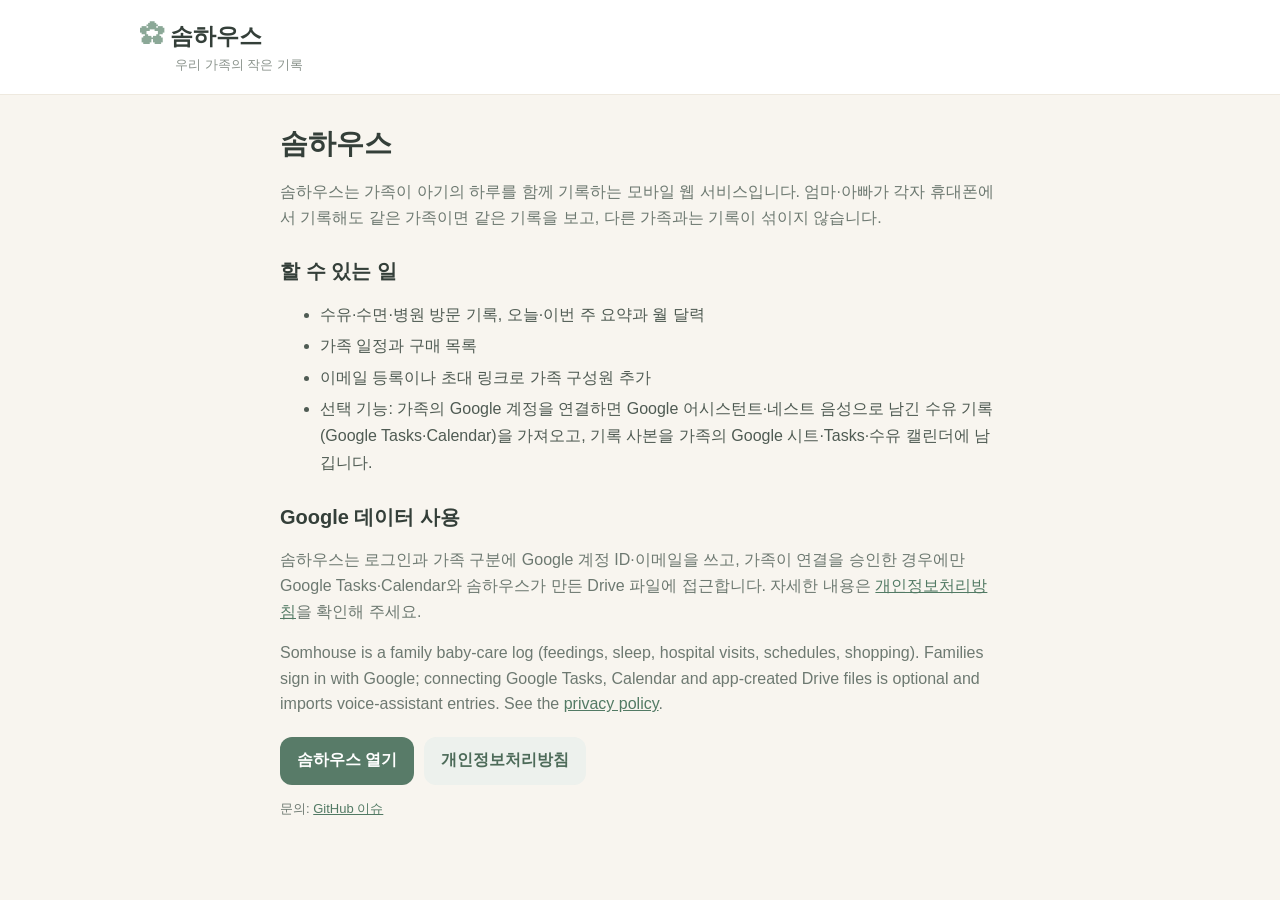
==== about.html @ fcd375b8 "Add a homepage and privacy policy for publishing the Google sign-in app - about.html introduces Somh" ====
<!doctype html>
<html lang="ko">
<head><meta charset="utf-8"><meta name="viewport" content="width=device-width,initial-scale=1"><title>솜하우스 소개</title><link rel="stylesheet" href="style.css?v=policy-20261120"></head>
<body>
<header><div><span class="logo">✿</span> <strong>솜하우스</strong><small>우리 가족의 작은 기록</small></div></header>
<main class="policy">
<h1>솜하우스</h1>
<p>솜하우스는 가족이 아기의 하루를 함께 기록하는 모바일 웹 서비스입니다. 엄마·아빠가 각자 휴대폰에서 기록해도 같은 가족이면 같은 기록을 보고, 다른 가족과는 기록이 섞이지 않습니다.</p>
<h2>할 수 있는 일</h2>
<ul>
<li>수유·수면·병원 방문 기록, 오늘·이번 주 요약과 월 달력</li>
<li>가족 일정과 구매 목록</li>
<li>이메일 등록이나 초대 링크로 가족 구성원 추가</li>
<li>선택 기능: 가족의 Google 계정을 연결하면 Google 어시스턴트·네스트 음성으로 남긴 수유 기록(Google Tasks·Calendar)을 가져오고, 기록 사본을 가족의 Google 시트·Tasks·수유 캘린더에 남깁니다.</li>
</ul>
<h2>Google 데이터 사용</h2>
<p>솜하우스는 로그인과 가족 구분에 Google 계정 ID·이메일을 쓰고, 가족이 연결을 승인한 경우에만 Google Tasks·Calendar와 솜하우스가 만든 Drive 파일에 접근합니다. 자세한 내용은 <a href="privacy.html">개인정보처리방침</a>을 확인해 주세요.</p>
<p lang="en">Somhouse is a family baby-care log (feedings, sleep, hospital visits, schedules, shopping). Families sign in with Google; connecting Google Tasks, Calendar and app-created Drive files is optional and imports voice-assistant entries. See the <a href="privacy.html">privacy policy</a>.</p>
<div class="actions" style="justify-content:flex-start"><a class="button" href="./">솜하우스 열기</a><a class="button secondary" href="privacy.html">개인정보처리방침</a></div>
<p class="caption">문의: <a href="https://github.com/SsOoMmProject/somhouse/issues" target="_blank" rel="noopener noreferrer">GitHub 이슈</a></p>
</main>
</body></html>
---- style.css ----
:root{font-family:-apple-system,BlinkMacSystemFont,'Apple SD Gothic Neo',sans-serif;color:#343f39;background:#f8f5ef;font-size:16px}*{box-sizing:border-box}body{margin:0}header{background:#fff;padding:20px max(20px,calc((100% - 1000px)/2));border-bottom:1px solid #eee9df}header strong{font-size:23px}header small{display:block;color:#89928b;margin:4px 0 0 35px}.logo{color:#8ba897;font-size:26px}main{max-width:1040px;margin:auto;padding:20px}nav{display:flex;gap:8px;overflow-x:auto;padding-bottom:12px}button,.button{border:0;background:#587b68;color:white;border-radius:12px;padding:13px 17px;font:inherit;font-weight:600;cursor:pointer;min-height:48px;display:inline-flex;align-items:center;justify-content:center;white-space:nowrap}nav button{background:#edece5;color:#58665c}nav button.active{background:#587b68;color:white}.secondary{background:#edf1ed;color:#4d6b59}.plain{background:none;color:#536158;padding:8px}h1{font-size:28px;margin:10px 0}h2{font-size:20px;margin:0 0 14px}p{line-height:1.6;color:#6d7971}.intro{margin-bottom:24px}.heading{display:flex;align-items:center;justify-content:space-between;gap:12px;margin:22px 0 14px}.heading h2{margin:0}.grid{display:grid;grid-template-columns:repeat(auto-fit,minmax(250px,1fr));gap:14px}.card,aside,.item{background:white;border:1px solid #e9e9e0;border-radius:18px;padding:20px}.card{min-height:150px}.item{margin-bottom:10px}.item strong{font-size:18px}.item p{margin:7px 0;white-space:pre-wrap;overflow-wrap:anywhere}.item .actions{justify-content:flex-start;margin-top:10px;flex-wrap:wrap}.item button,.item a{min-height:40px;padding:8px 12px;font-size:14px}.empty{color:#89928b}.badge{font-size:13px;color:#62816d;background:#edf4ee;padding:5px 9px;border-radius:30px}aside{margin:35px 0 80px;background:#f0f3ed}aside p{font-size:14px}dialog{border:0;border-radius:20px;padding:24px;width:min(94%,520px);max-height:90vh}dialog::backdrop{background:#25372b80}.formhead{display:flex;justify-content:space-between;align-items:center}label.field{display:block;font-weight:600;margin:15px 0}input,select,textarea{display:block;width:100%;border:1px solid #ccd6cd;border-radius:10px;padding:12px;margin-top:7px;font:inherit;background:white;color:#303a33;min-height:48px}textarea{min-height:90px}.actions{display:flex;justify-content:flex-end;gap:8px;margin-top:20px}a{color:#527a64} @media(max-width:600px){main{padding:16px}header{padding:16px}nav{position:sticky;top:0;background:#f8f5ef;z-index:2}h1{font-size:25px}.grid{grid-template-columns:1fr}.card{min-height:0}}
.storage-warning{background:#fff2e4;border:1px solid #b7783d;color:#573b23;border-radius:16px;padding:18px 20px;margin-bottom:20px}.storage-warning p{color:#654b36;margin:8px 0 0}

.quick{display:flex;gap:8px;flex-wrap:wrap;margin-bottom:14px}.heading .quick{margin:0}.daily{margin:20px 0;background:#f1f5ee}.summary-grid{display:grid;grid-template-columns:repeat(3,1fr);gap:20px}.summary-grid strong{font-size:22px;overflow-wrap:anywhere}.summary-grid p{font-size:14px;margin:8px 0}.caption{font-size:13px;line-height:1.7}.filters{display:flex;align-items:end;flex-wrap:wrap;gap:10px;padding:16px;background:#eeeee7;border-radius:14px;margin-bottom:20px}.filters label{flex:1;min-width:140px;font-size:14px;font-weight:600}.filters input,.filters select{min-height:44px}.item strong{overflow-wrap:anywhere}.heading{flex-wrap:wrap}button:disabled{opacity:.5;cursor:not-allowed}button:focus-visible,a:focus-visible,input:focus-visible,select:focus-visible{outline:3px solid #ac7657;outline-offset:3px}#notice.visible{position:fixed;bottom:15px;left:15px;right:15px;max-width:700px;margin:auto;padding:15px;background:#fff2e4;border:1px solid #b7783d;border-radius:12px;z-index:5}@media(max-width:600px){.summary-grid{grid-template-columns:1fr;gap:10px}.summary-grid>div{border-bottom:1px solid #dce4d8;padding-bottom:10px}.summary-grid strong{font-size:20px}.filters label{min-width:120px}}
.connection{margin:8px 0 22px;min-height:0}.connection .heading{margin:0}.connection h2{margin:0;font-size:18px}.connection form{max-width:480px}.connection [hidden]{display:none!important}.connection #connection-status{margin-bottom:0}.connection #connection-details{margin-top:18px}button:disabled{cursor:wait}.connection .quick{margin-top:16px}
[hidden]{display:none!important}
.account-actions{display:flex;flex-wrap:wrap;gap:8px}
#ai-fields{border:0;margin:0;padding:0;min-width:0}
#ai-result{margin-top:14px}
#ai-asked,#ai-answer{white-space:pre-wrap;overflow-wrap:anywhere}
#ai-answer{color:inherit}

.stats-period {margin-block: .75rem;}
.stats-period button[aria-pressed="true"] {outline: 2px solid currentColor; outline-offset: -2px;}
.stats-table {width: 100%; border-collapse: collapse; font-variant-numeric: tabular-nums;}
.stats-table th, .stats-table td {padding: .55rem .3rem; border-bottom: 1px solid #e7ddd2; text-align: left;}
.stats-table th:last-child, .stats-table td:last-child {width: 31%;}
.stats-bar {height: .65rem; background: #efe6dc; border-radius: .4rem; overflow: hidden;}
.stats-bar span {display: block; height: 100%; background: #815442; border-radius: inherit;}
.repeat{margin:6px 0 4px}.repeat h2{margin:0 0 10px}
#google-status details{margin-top:6px}#google-status summary{cursor:pointer;min-height:40px;display:flex;align-items:center;color:#536158}
.voice-help{margin:0 0 14px;font-size:14px;color:#536158}.voice-help summary{cursor:pointer;min-height:44px;display:flex;align-items:center;gap:6px;font-weight:600;list-style:none;padding:0 12px;border:1px solid #dfe6df;border-radius:12px;background:#fff}.voice-help summary::-webkit-details-marker{display:none}.voice-help summary::after{content:'▸';margin-left:auto}.voice-help[open] summary::after{content:'▾'}.voice-help summary .caption{font-weight:400}.voice-help ul{margin:4px 0 0;padding-left:20px;line-height:1.7}
.badge.warn{color:#8a5a2b;background:#fdf1e2}.confirm-box{margin:0 0 20px;min-height:0;background:#fff8ee;border-color:#ecd9bd}.confirm-row{border-top:1px solid #ecd9bd;padding:10px 0}.confirm-row p{margin:0 0 8px}.confirm-row .quick{margin:0}
.summary-cards{display:grid;grid-template-columns:repeat(2,1fr);gap:10px;margin:14px 0}.summary-card{background:#fff;border:1px solid #e9e9e0;border-radius:14px;padding:12px 14px}.summary-card p{margin:0 0 4px;font-size:14px;font-weight:600}.summary-card strong{font-size:17px}.cal-nav{display:flex;align-items:center;justify-content:space-between}.cal-nav h2{margin:0}.cal-nav button{font-size:24px;min-width:48px}.cal-grid{display:grid;grid-template-columns:repeat(7,1fr);gap:4px;margin-top:10px}.cal-head{text-align:center;font-size:12px;color:#89928b;padding:4px 0}.cal-head:first-child{color:#b5574b}.cal-day{display:flex;flex-direction:column;align-items:center;justify-content:flex-start;gap:1px;min-height:58px;padding:4px 2px;border-radius:10px;background:#f6f6f1;color:#343f39;font-size:11px;font-weight:500;white-space:normal}.cal-day.empty{background:none}.cal-day .num{font-size:13px;font-weight:700}.cal-day.has{background:#e3ede5}.cal-day.today{outline:2px solid #587b68}.cal-day.selected{background:#587b68;color:#fff}.cal-detail{margin-top:14px;border-top:1px solid #e9e9e0;padding-top:10px}.cal-detail h3{font-size:16px;margin:0 0 6px}.cal-detail p{margin:4px 0}@media(max-width:600px){.cal-day{min-height:52px;font-size:10px}}
.cal-day .mark{display:block;line-height:1.25;white-space:nowrap;overflow:hidden;text-overflow:ellipsis;max-width:100%}.cal-day.selected .mark{color:#fff}.legend{margin:6px 0 0}.cal-detail h4{margin:12px 0 4px;font-size:15px}.cal-detail .small{min-height:32px;padding:2px 8px;font-size:13px}.who{display:inline-block;font-size:12px;padding:2px 8px;border-radius:20px;background:#edf1ed;color:#4d6b59;vertical-align:middle}.who-엄마{background:#fbe9ef;color:#9a3f5f}.who-아빠{background:#e6eefb;color:#2f5a9a}.who-아기{background:#fff4d9;color:#8a6414}.latest{margin:4px 0 14px}.dashboard-calendar{margin-bottom:20px}
#dashboard .dashboard-calendar{margin:0 0 14px}.cal-day .mark.gcal{color:#2f5a9a}.cal-day.selected .mark.gcal{color:#fff}
.cal-day.red .num{color:#c0392b}.cal-day.selected.red .num{color:#fff}.cal-day .holiday{display:block;font-size:10px;color:#c0392b;line-height:1.2;white-space:nowrap;overflow:hidden;text-overflow:ellipsis;max-width:100%}.cal-day.selected .holiday{color:#fff}.holiday-name{color:#c0392b}.badge.gcal{background:#e6eefb;color:#2f5a9a}
.summary-card .sleep-line{display:block;font-size:14px;font-weight:600;color:#5a5f8a;margin-top:2px}.cal-day .mark.sleep{color:#5a5f8a}.cal-day.selected .mark.sleep{color:#fff}

.now-card{display:grid;grid-template-columns:1fr 1fr;gap:10px;margin:0 0 16px}.now-card>div{background:#fff;border:1px solid #e9e9e0;border-radius:16px;padding:14px}.now-card p{margin:0 0 4px;font-size:14px;font-weight:600}.now-card strong{display:block;font-size:22px;color:#2f4a3b}.now-card span{display:block;font-size:13px;color:#6d7971;margin-top:4px}.list-head{font-size:16px;margin:16px 0 10px}details.past{margin-top:16px}details.past summary{cursor:pointer;font-weight:600;color:#536158;padding:10px 0;min-height:44px}#dashboard .dashboard-calendar{margin-top:4px}
.now-card .sleep-toggle{margin-top:10px;width:100%;min-height:44px;padding:8px 10px;font-size:15px}.now-card .sleep-toggle.wake{background:#c9873b}

/* Review round 2 */
nav button{display:inline-flex;gap:6px}nav .ic{font-size:16px}
#connection.compact{padding:10px 14px;min-height:0;margin-bottom:12px}#connection.compact .heading{margin:0}#connection.compact h2{font-size:15px}#connection.compact .account-actions button{min-height:36px;padding:4px 8px;font-size:13px}#connection.compact #connection-status{font-size:13px;margin:2px 0 0;line-height:1.4}
.item.tappable{cursor:pointer;position:relative}.item.tappable:active{background:#f3f6f2}.item.done{opacity:.65}.item .done-toggle{float:right;min-height:40px;padding:6px 12px;font-size:14px;margin:0 0 6px 8px}
.badge.dday{background:#eef0e6;color:#5c6b3a;margin-left:4px}.badge.dday.soon{background:#fde7d6;color:#9a4f12}.badge.warn{background:#fdecd2;color:#8a5a10}
.day-group{margin-bottom:14px}.day-head{position:sticky;top:0;z-index:1;background:#f8f5ef;margin:0;padding:10px 2px;font-size:16px;display:flex;flex-wrap:wrap;gap:4px 10px;align-items:baseline}.day-head span{font-size:13px;font-weight:500;color:#6d7971}.more{width:100%}
.amount-row{display:flex;gap:8px;align-items:center;margin-top:7px}.amount-row input{margin:0;flex:1;text-align:center;font-size:20px;font-weight:700}.amount-row .unit{min-width:24px;font-weight:700;color:#4d6b59}.amount-row .step{min-width:64px;padding:8px}
.danger{background:#fbe9e7;color:#a2392b;margin-right:auto}
.confirm-box h3{font-size:16px;margin:14px 0 4px}.confirm-box h2{margin-bottom:6px}.section-head{font-size:18px;margin:22px 0 0}.summary-card .average{display:block;font-size:13px;color:#6d7971;margin-top:2px}
.google-footer{margin:18px 0 8px;font-size:14px;color:#536158}.google-footer summary{cursor:pointer;padding:8px 0;min-height:40px}.google-footer ul{padding-left:18px}
@media(max-width:600px){
 nav{position:fixed;top:auto;bottom:0;left:0;right:0;z-index:5;background:#fff;border-top:1px solid #e3e1d8;padding:4px 4px calc(4px + env(safe-area-inset-bottom));gap:2px;overflow:visible;justify-content:space-between}
 nav button{flex:1;flex-direction:column;gap:0;min-height:54px;padding:4px 0;font-size:12px;background:none;border-radius:10px}nav .ic{font-size:20px;line-height:1.2}nav button.active{background:#e7efe9;color:#2f4a3b}
 main{padding-bottom:96px}
}
.cal-grid{grid-template-columns:repeat(7,minmax(0,1fr))}.cal-day{min-width:0;overflow:hidden}
@media(max-width:600px){.cal-day .mark{font-size:9px;letter-spacing:-.3px}}

#google-login-box{margin:4px 0 12px}.google-login{width:100%;background:#fff;color:#2d3a33;border:1px solid #cfd6cf;font-size:17px}.google-login::before{content:"G";font-weight:800;color:#4285f4;margin-right:10px;font-size:19px}#password-login summary{cursor:pointer;color:#536158;padding:8px 0;min-height:40px}
#family-dialog h3{font-size:16px;margin:18px 0 6px}#family-dialog ul{list-style:none;padding:0;margin:0}#family-dialog li{display:flex;justify-content:space-between;align-items:center;gap:8px;padding:8px 0;border-bottom:1px solid #f0eee8;overflow-wrap:anywhere}#family-dialog li button{min-height:36px;padding:4px 10px;font-size:13px}#family-dialog form{display:flex;gap:8px;align-items:flex-end;margin-top:12px}#family-dialog form input{margin-top:0}.invite-link{display:flex;gap:8px;align-items:center;margin-top:8px}.invite-link input{margin-top:0;font-size:13px}
.policy{max-width:760px}.policy h2{margin:28px 0 8px}.policy li{line-height:1.7;color:#4f5b53;margin:4px 0}.policy .actions{gap:10px;flex-wrap:wrap}.policy .button{text-decoration:none}.legal-links{font-size:13px;margin-top:6px}
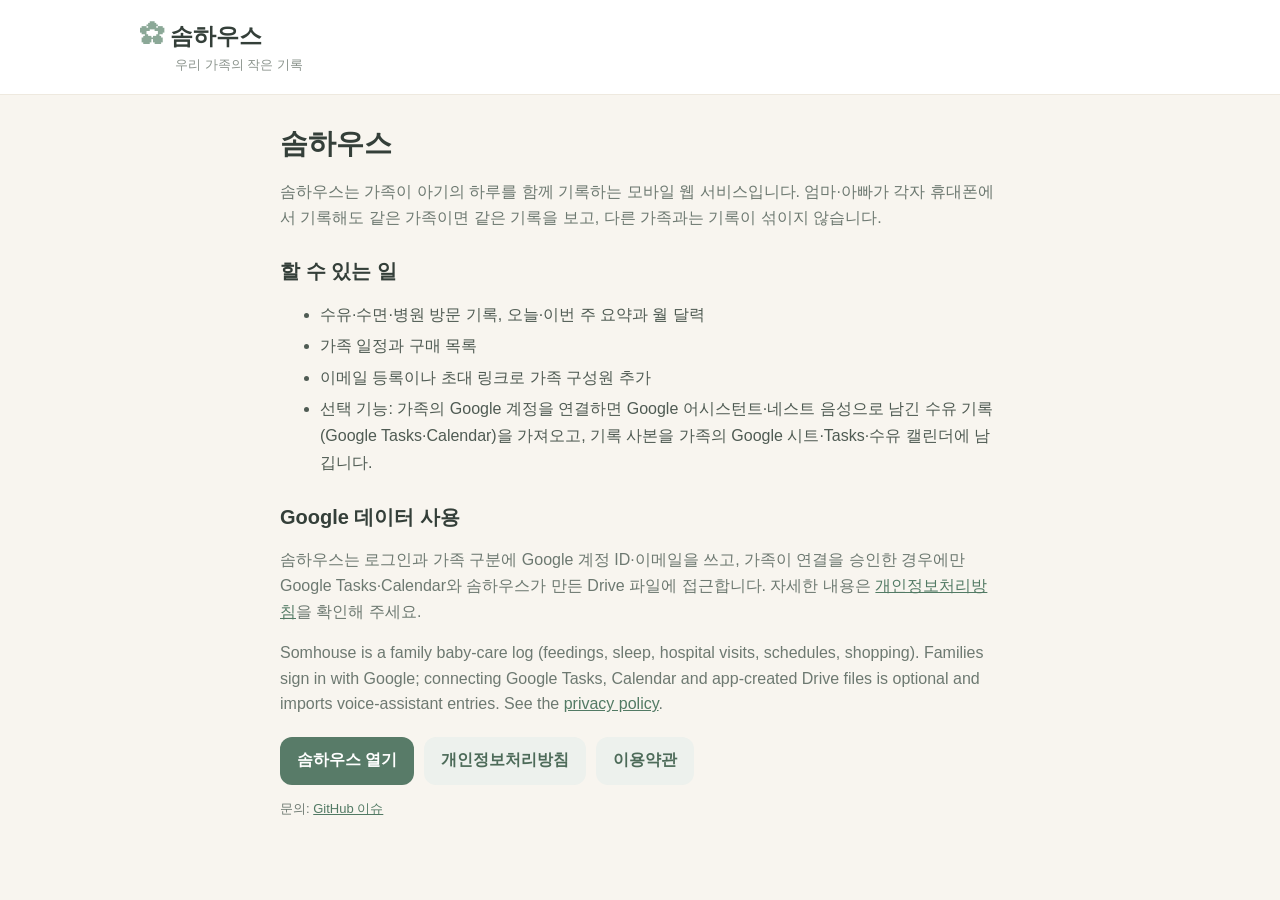
==== commit f728a53f: "Add terms of service for the Google sign-in app - terms.html: the service, accounts and families, op" ====
--- a/about.html
+++ b/about.html
@@ -16,7 +16,7 @@
 <h2>Google 데이터 사용</h2>
 <p>솜하우스는 로그인과 가족 구분에 Google 계정 ID·이메일을 쓰고, 가족이 연결을 승인한 경우에만 Google Tasks·Calendar와 솜하우스가 만든 Drive 파일에 접근합니다. 자세한 내용은 <a href="privacy.html">개인정보처리방침</a>을 확인해 주세요.</p>
 <p lang="en">Somhouse is a family baby-care log (feedings, sleep, hospital visits, schedules, shopping). Families sign in with Google; connecting Google Tasks, Calendar and app-created Drive files is optional and imports voice-assistant entries. See the <a href="privacy.html">privacy policy</a>.</p>
-<div class="actions" style="justify-content:flex-start"><a class="button" href="./">솜하우스 열기</a><a class="button secondary" href="privacy.html">개인정보처리방침</a></div>
+<div class="actions" style="justify-content:flex-start"><a class="button" href="./">솜하우스 열기</a><a class="button secondary" href="privacy.html">개인정보처리방침</a><a class="button secondary" href="terms.html">이용약관</a></div>
 <p class="caption">문의: <a href="https://github.com/SsOoMmProject/somhouse/issues" target="_blank" rel="noopener noreferrer">GitHub 이슈</a></p>
 </main>
 </body></html>
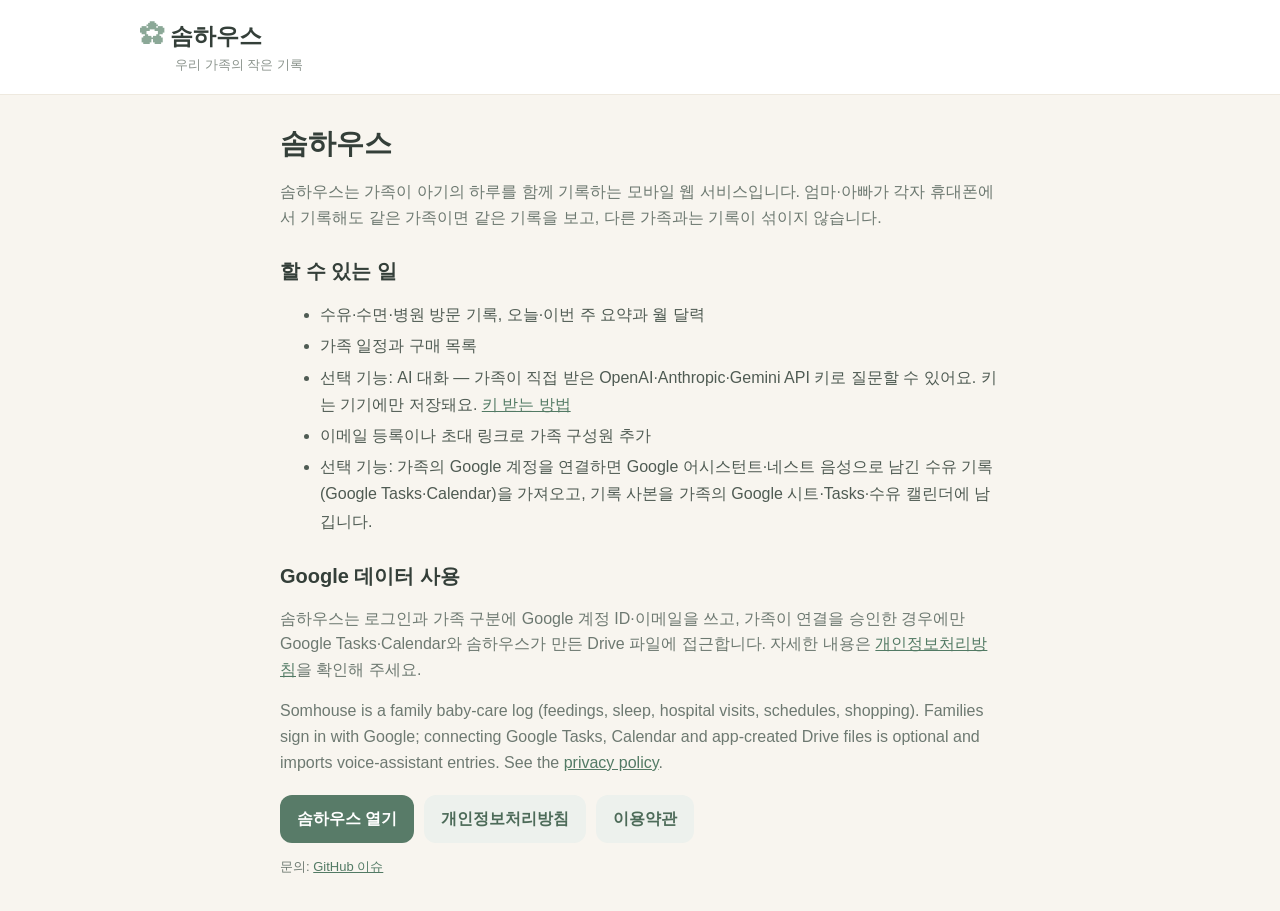
==== commit cf90a8e9: "AI API 키 받는 방법 페이지 추가 Add a guide page on getting an API key for each AI - ai-keys.html: where to ge" ====
--- a/about.html
+++ b/about.html
@@ -10,6 +10,7 @@
 <ul>
 <li>수유·수면·병원 방문 기록, 오늘·이번 주 요약과 월 달력</li>
 <li>가족 일정과 구매 목록</li>
+<li>선택 기능: AI 대화 — 가족이 직접 받은 OpenAI·Anthropic·Gemini API 키로 질문할 수 있어요. 키는 기기에만 저장돼요. <a href="ai-keys.html">키 받는 방법</a></li>
 <li>이메일 등록이나 초대 링크로 가족 구성원 추가</li>
 <li>선택 기능: 가족의 Google 계정을 연결하면 Google 어시스턴트·네스트 음성으로 남긴 수유 기록(Google Tasks·Calendar)을 가져오고, 기록 사본을 가족의 Google 시트·Tasks·수유 캘린더에 남깁니다.</li>
 </ul>
--- a/style.css
+++ b/style.css
@@ -6,6 +6,8 @@
 [hidden]{display:none!important}
 .account-actions{display:flex;flex-wrap:wrap;gap:8px}
 #ai-fields{border:0;margin:0;padding:0;min-width:0}
+.ai-providers{display:grid;gap:8px;margin:4px 0 6px}.ai-provider{border:1px solid #e9e9e0;border-radius:14px;background:#fff}.ai-provider[open]{border-color:#b9cbbf;background:#f7faf6}.ai-provider summary{cursor:pointer;min-height:48px;display:flex;align-items:center;gap:8px;padding:0 14px;list-style:none}.ai-provider summary::-webkit-details-marker{display:none}.ai-provider summary::after{content:'▸';margin-left:6px;color:#89928b}.ai-provider[open] summary::after{content:'▾'}.ai-provider summary .caption{color:#89928b}.ai-provider summary .badge{margin-left:auto}.ai-provider .badge.off{color:#89928b;background:#f1f1ec}.ai-provider .body{padding:0 14px 12px}.ai-provider .body p{margin:4px 0}.ai-pick{display:flex;align-items:center;gap:10px;font-weight:600;min-height:44px;cursor:pointer}.ai-pick input{width:22px;height:22px;min-height:0;margin:0;flex:none}.ai-provider .field{margin:10px 0 4px}.ai-provider .actions{justify-content:flex-start;margin-top:8px}.ai-provider .body{overflow-wrap:anywhere}.ai-admin{margin-top:8px}.ai-admin summary{cursor:pointer;font-size:14px;color:#536158;min-height:40px;display:flex;align-items:center}
+.ai-provider code{font-size:13px;background:#eeeee7;border-radius:6px;padding:2px 6px;overflow-wrap:anywhere}
 #ai-result{margin-top:14px}
 #ai-asked,#ai-answer{white-space:pre-wrap;overflow-wrap:anywhere}
 #ai-answer{color:inherit}
@@ -50,4 +52,12 @@
 
 #google-login-box{margin:4px 0 12px}.google-login{width:100%;background:#fff;color:#2d3a33;border:1px solid #cfd6cf;font-size:17px}.google-login::before{content:"G";font-weight:800;color:#4285f4;margin-right:10px;font-size:19px}#password-login summary{cursor:pointer;color:#536158;padding:8px 0;min-height:40px}
 #family-dialog h3{font-size:16px;margin:18px 0 6px}#family-dialog ul{list-style:none;padding:0;margin:0}#family-dialog li{display:flex;justify-content:space-between;align-items:center;gap:8px;padding:8px 0;border-bottom:1px solid #f0eee8;overflow-wrap:anywhere}#family-dialog li button{min-height:36px;padding:4px 10px;font-size:13px}#family-dialog form{display:flex;gap:8px;align-items:flex-end;margin-top:12px}#family-dialog form input{margin-top:0}.invite-link{display:flex;gap:8px;align-items:center;margin-top:8px}.invite-link input{margin-top:0;font-size:13px}
-.policy{max-width:760px}.policy h2{margin:28px 0 8px}.policy li{line-height:1.7;color:#4f5b53;margin:4px 0}.policy .actions{gap:10px;flex-wrap:wrap}.policy .button{text-decoration:none}.legal-links{font-size:13px;margin-top:6px}
+.policy{max-width:760px}.policy ol{line-height:1.7;color:#4f5b53;padding-left:22px}.policy ol li{margin:6px 0}.policy code{font-size:14px;background:#eeeee7;border-radius:6px;padding:1px 6px}.key-table{width:100%;border-collapse:collapse;margin:16px 0;font-size:14px;background:#fff;border-radius:14px;overflow:hidden}.key-table th,.key-table td{padding:10px;border-bottom:1px solid #eee9df;text-align:left;vertical-align:top}.key-table th{background:#f1f5ee;color:#4d6b59}.policy h2{margin:28px 0 8px}.policy li{line-height:1.7;color:#4f5b53;margin:4px 0}.policy .actions{gap:10px;flex-wrap:wrap}.policy .button{text-decoration:none}.legal-links{font-size:13px;margin-top:6px}
+.now-card .diaper-tile{grid-column:1/-1}.tile-actions{display:flex;gap:6px;flex-wrap:wrap;margin-top:10px}.tile-actions button,button.small{min-height:40px;padding:6px 10px;font-size:14px}.now-card .guess{color:#8a6a2f}.timer-box{margin-top:10px;background:#f6efe2;border-radius:12px;padding:8px 10px}.timer-box p{margin:0}.timer-head{font-size:15px}.timer-head b{font-size:18px;color:#7a4f1d}
+.handoff{background:#fff;border:1px solid #e9e9e0;border-radius:16px;padding:10px 14px;margin:-6px 0 16px}.handoff p{margin:4px 0;font-size:14px;color:#4f5b53}.handoff .memo{font-size:15px;color:#2f4a3b}
+#toast{position:fixed;left:50%;transform:translateX(-50%);bottom:88px;z-index:20;display:flex;align-items:center;gap:6px;width:min(94vw,520px);background:#2f4a3b;color:#fff;border-radius:14px;padding:8px 10px 8px 14px;box-shadow:0 6px 20px #0003;font-size:14px}#toast[hidden]{display:none}#toast span{flex:1}#toast .plain{color:#ffe7b8;min-height:36px}
+.pattern .caption .lg{display:inline-block;width:12px;height:8px;border-radius:3px;margin:0 3px 0 8px;vertical-align:middle}.lg.sleep{background:#7c9cc4}.lg.feed{background:#d98b3a;border-radius:50%;width:8px}.lg.diaper{background:#8a6b4f;border-radius:50%;width:8px}
+.pt-row{display:flex;align-items:center;gap:8px;margin:6px 0}.pt-day{width:52px;font-size:13px;color:#6d7971;flex:none}.pt-track{position:relative;flex:1;height:26px;background:repeating-linear-gradient(90deg,#f3f1ea 0 calc(25% - 1px),#e2ded3 calc(25% - 1px) 25%);border-radius:6px}
+.pt-track button{position:absolute;padding:0;min-height:0;border:0;cursor:pointer}.pt-sleep{top:4px;height:18px;background:#7c9cc4;border-radius:4px}.pt-sleep.open{background:repeating-linear-gradient(45deg,#7c9cc4 0 4px,#a9bfdc 4px 8px)}
+.pt-feed,.pt-diaper{width:10px;height:10px;border-radius:50%;margin-left:-5px}.pt-feed{top:3px;background:#d98b3a}.pt-diaper{bottom:3px;background:#8a6b4f}.pt-empty{position:absolute;left:8px;top:4px;font-size:12px;color:#a3aaa5}
+.pt-axis{position:relative;height:18px;margin-left:60px;font-size:11px;color:#89928b}.pt-axis span{position:absolute;transform:translateX(-50%)}
